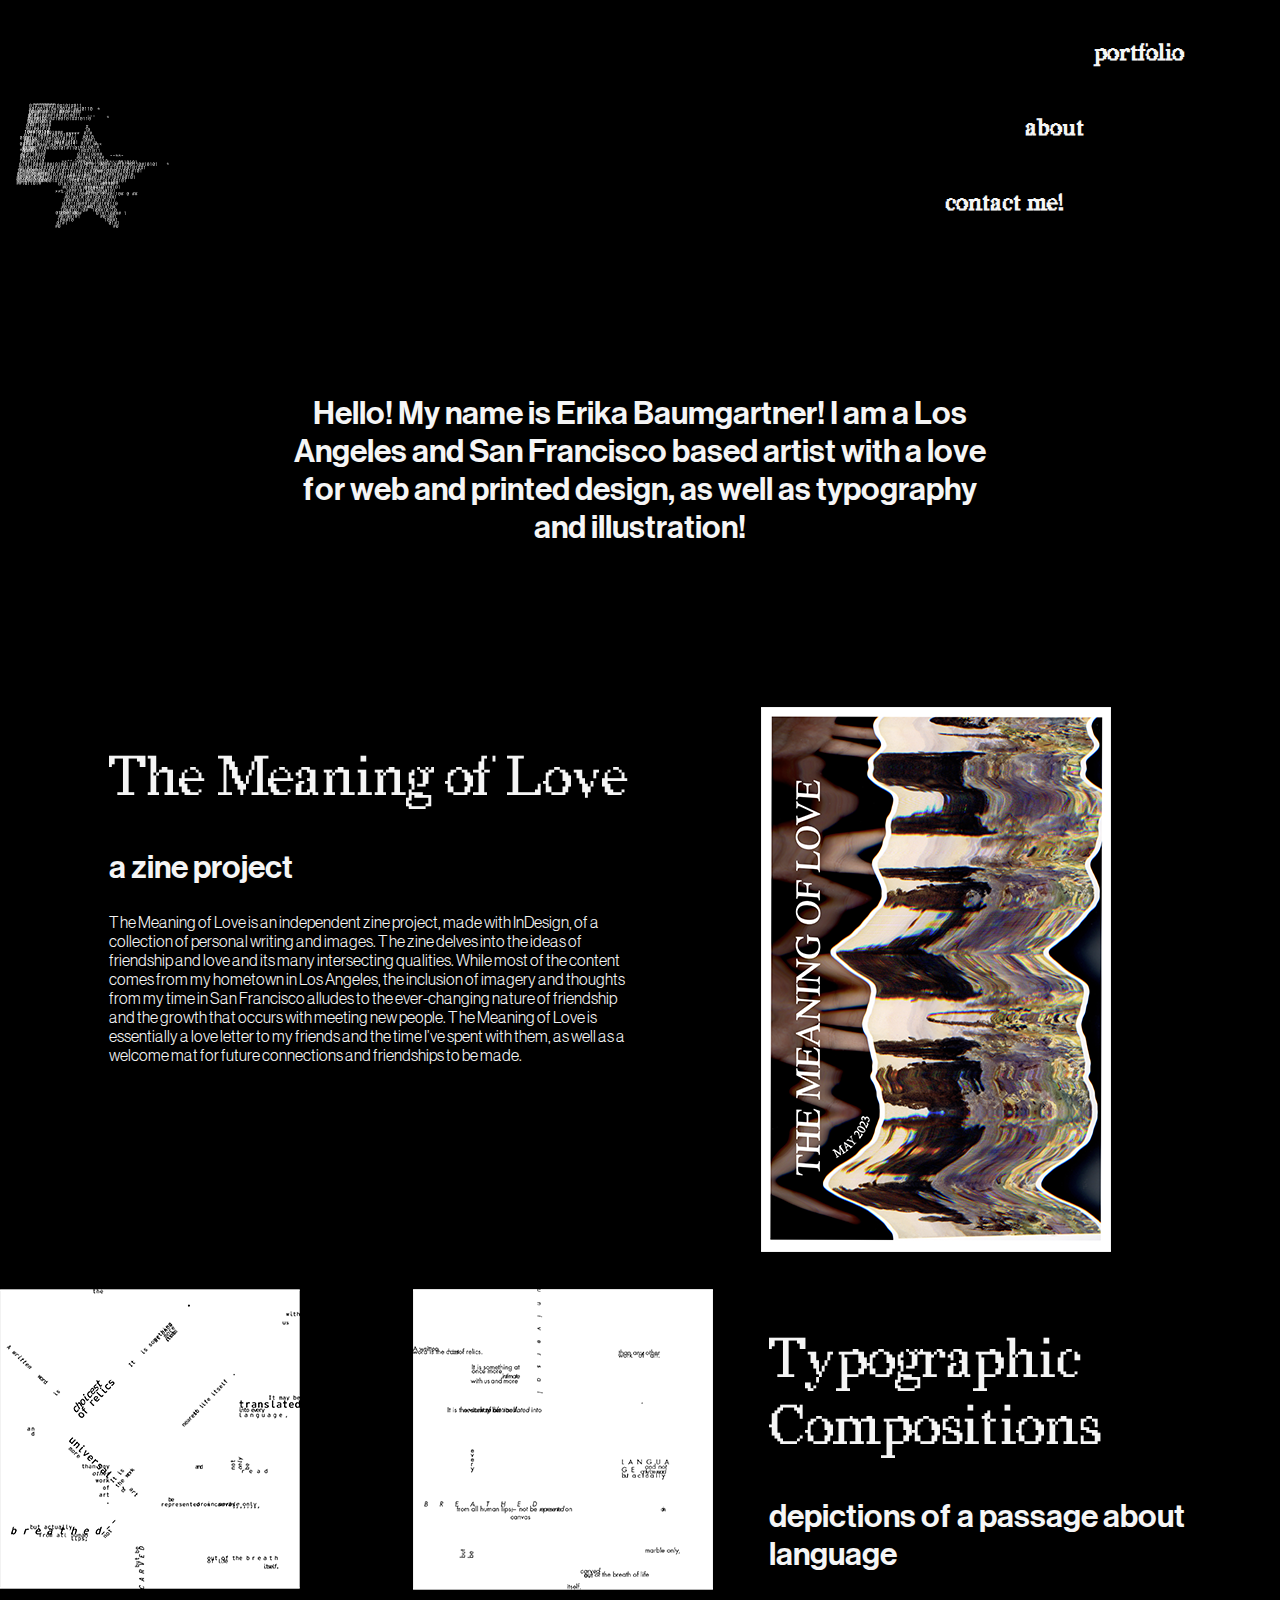
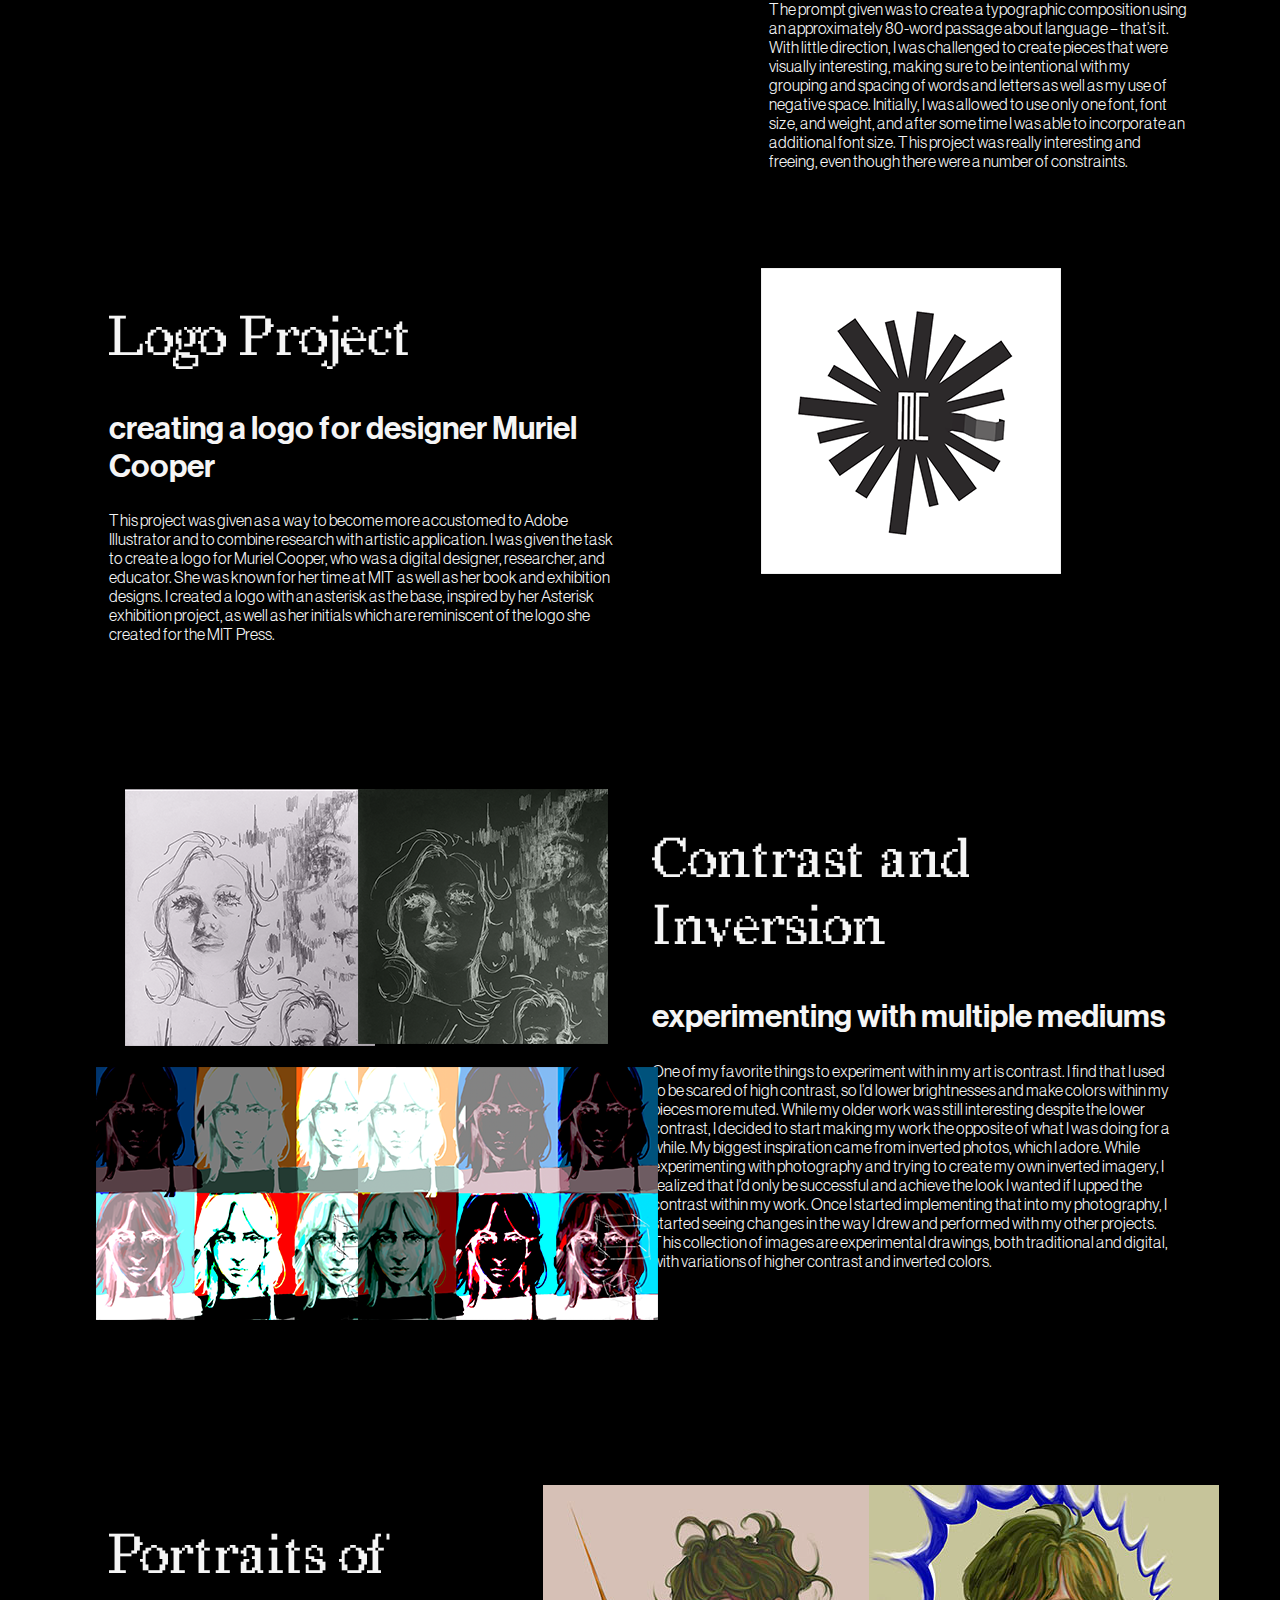
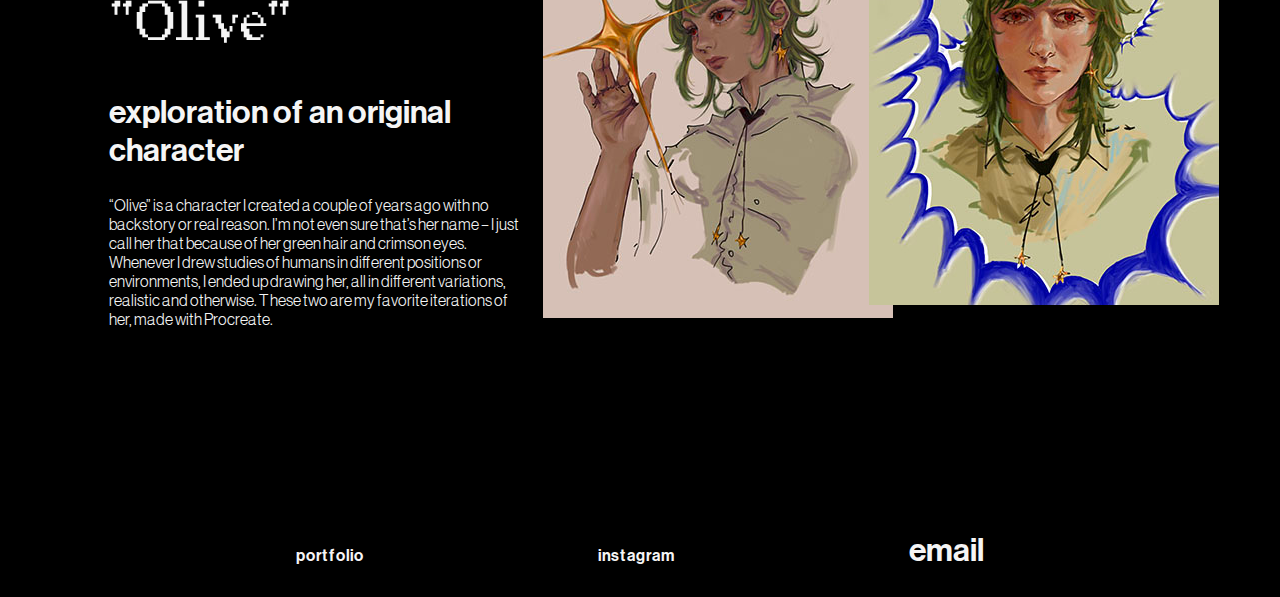
==== index.html @ 9a4421f1 "added code" ====
<!DOCTYPE html>
<!--[if lt IE 7]>      <html class="no-js lt-ie9 lt-ie8 lt-ie7"> <![endif]-->
<!--[if IE 7]>         <html class="no-js lt-ie9 lt-ie8"> <![endif]-->
<!--[if IE 8]>         <html class="no-js lt-ie9"> <![endif]-->
<!--[if gt IE 8]>      <html class="no-js"> <!--<![endif]-->
<html>
    <head>
        <meta charset="utf-8">
        <meta http-equiv="X-UA-Compatible" content="IE=edge">
        <title>Erika B design portfolio</title>
        <meta name="description" content="">
        <meta name="viewport" content="width=device-width, initial-scale=1">
        <link rel="stylesheet" href="css/style.css">
    </head>
    <body>
        <!--[if lt IE 7]>
            <p class="browsehappy">You are using an <strong>outdated</strong> browser. Please <a href="#">upgrade your browser</a> to improve your experience.</p>
        <![endif]-->
        <header>
             <img src="img/logotest__ copy 1.svg" alt = "erika b logo">
            <nav>
                <a href="index.html" id="portfolio"> 
                    <h3 > portfolio </h3> 
                </a>
                <a href ="about.html" id="about"> 
                    <h3 > about </h3> 
                </a>
                <a href = "contact.html" id="contact"> 
                    <h3> contact me! <h3> 
                </a>
            </nav>
        </header>
        <main>
            <section>
                <h2 id="byline"> 
                    Hello! My name is Erika Baumgartner!
                    I am a Los Angeles and San Francisco based artist with a love for web and printed design, as well as typography and illustration! 
                </h2>
            </section>
            <section>
                <div id="MOLdescription">
                    <h1>
                        The Meaning of Love
                    </h1>
                    <h2>
                        a zine project
                    </h2>
                    <p>
                        The Meaning of Love is an independent zine project, made with InDesign, of a collection of personal writing and images. The zine delves into the ideas of friendship and love and its many intersecting qualities. While most of the content comes from my hometown in Los Angeles, the inclusion of imagery and thoughts from my time in San Francisco alludes to the ever-changing nature of friendship and the growth that occurs with meeting new people. The Meaning of Love is essentially a love letter to my friends and the time I’ve spent with them, as well as a welcome mat for future connections and friendships to be made.
                    </p>
                </div>
                <div id="MOLimg">
                   <a href="zine.html"> <img id="MOLfrontcover1" src="img/zinecover_small.png" alt ="front cover of meaning of love"> </a>
                </div>
            </section>
            <section>
                <div id="typdescription">               
                      <h1>
                         Typographic Compositions
                      </h1>
                      <h2>
                           depictions of a passage about language
                      </h2>
                      <p>
                              The prompt given was to create a typographic composition using an approximately 80-word passage about language – that’s it. With little direction, I was challenged to create pieces that were visually interesting, making sure to be intentional with my grouping and spacing of words and letters as well as my use of negative space. Initially, I was allowed to use only one font, font size, and weight, and after some time I was able to incorporate an additional font size. This project was really interesting and freeing, even though there were a number of constraints.
                      </p>
                </div>
                <div id="typimgline">
                      <a href="typ.html"> <img src="img/typlinear_small.png"> </a>
                </div>
                <div id="typimgdiagonal"
                      <a href="typ.html"> <img src="img/typdiagonal_small.png"> </a>
                 </div> 
            </section>
            <section>
            <div id="logoprojectdescription">
                <h1>
                    Logo Project
                </h1>
                <h2>
                    creating a logo for designer Muriel Cooper
                </h2>
                <p>
                    This project was given as a way to become more accustomed to Adobe Illustrator and to combine research with artistic application. I was given the task to create a logo for Muriel Cooper, who was a digital designer, researcher, and educator. She was known for her time at MIT as well as her book and exhibition designs. I created a logo with an asterisk as the base, inspired by her Asterisk exhibition project, as well as her initials which are reminiscent of the logo she created for the MIT Press. 
                </p>
            </div>
            <div id="logoprojectimg">
                <a href="mclogo.html"> <img src="img/mclogo_small.png"> </a>
            </div>
            </section>
            <section id="grid2">
            <div id="contrastdescription">
                <h1>
                    Contrast and Inversion
                </h1>
                <h2>
                    experimenting with multiple mediums
                </h2>
                <p>
                    One of my favorite things to experiment with in my art is contrast. I find that I used to be scared of high contrast, so I’d lower brightnesses and make colors within my pieces more muted. While my older work was still interesting despite the lower contrast, I decided to start making my work the opposite of what I was doing for a while. My biggest inspiration came from inverted photos, which I adore. While experimenting with photography and trying to create my own inverted imagery, I realized that I’d only be successful and achieve the look I wanted if I upped the contrast within my work. Once I started implementing that into my photography, I started seeing changes in the way I drew and performed with my other projects. This collection of images are experimental drawings, both traditional and digital, with variations of higher contrast and inverted colors. 
                </p>
            </div>
            <div id="contrastimg1">
               <a href="contrast.html"> <img src="img/whitecontrastdrawing_small.png"> </a>
            </div>
            <div id="contrastimg2">
               <a href="contrast.html"> <img src="img/darkcontrastdrawing_small.png"> </a>
            </div>
            <div id="contrastimg3">
                <a href="contrast.html"> <img src="img/colorfulcontrast01_small.png"> </a>
            </div>
            <div id="contrastimg4">
                <a href="contrast.html"> <img src="img/colorfulcontrast02_small.png"> </a>
            </div>
            </section>
            <section>
            <div id="olivedescription">
                <h1>
                    Portraits of "Olive"
                </h1>
                <h2>
                    exploration of an original character
                </h2>
                <p>
                    “Olive” is a character I created a couple of years ago with no backstory or real reason. I’m not even sure that’s her name – I just call her that because of her green hair and crimson eyes. Whenever I drew studies of humans in different positions or environments, I ended up drawing her, all in different variations, realistic and otherwise. These two are my favorite iterations of her, made with Procreate. 
                </p>
            </div>
            <div id="oliveimg1">
               <a href="olive.html"> <img src="img/olivestar_small.jpg"> </a>
            </div>
            <div id="oliveimg2">
               <a href="olive.html"> <img src="img/oliveblue_small.jpg"> </a>
            </div>
            </section>

        </main>
        <footer>
            <!-- <a href= "instagram.com"> target ="_blank"-->
              <h2>
                   <a href= "index.html"> portfolio </a>
              </h2>
              <h2>
                   <a href= "https://www.instagram.com/elemayyoh_/" target= "_blank"> instagram </a>
             </h2>
              <h2>
                   email
             </h2>
        </footer> 
             <!-- <a href = >
            <h2>
                email
            </h2>

        </footer>
    </body>
</html>
---- css/style.css ----
/*  rem mode in figma!!!!
relative measurement -- 1REM is 16 px
so if a font is 16px here, and i wanted a font to be 2rem, itll be 32pt font */
@font-face {
    font-family: 'Neue Haas Light';
    src: url('font/NeueHaasDisplayLight.ttf');
}
@font-face {
    font-family: 'Neue Haas Medium';
    src: url('font/NeueHaasDisplayMediu.ttf');
}
@font-face {
    font-family: 'Redaction50';
    src: url('font/Redaction50-8Mg4n.otf');
}

html {
    font-size: 16px; 
}

body {
    max-width: 93.3125rem; 
    margin: auto; 
    background-color: black;
    color: whitesmoke;
    font-family: 'Neue Haas Light';
    /* max-width: whatever the REM is on dev mode in figma;
    background-color: use hex code from figma;
    font-family: idk figure out link;
    color: hex code for paragraph text;
    line-height: 1.5;
    margin: 5rem auto (auto is for center); */
}

header {
     color: whitesmoke;
     font-size: 15pt; 
    font-family: 'Redaction50';  
    display: flex; 
    justify-content: space-between;
    align-items: center;
    
    margin: 1rem;
   
}

h1 {
    color: whitesmoke;
    font-family: 'Redaction50';
    font-size: 3.5rem;
    font-weight: 400;
}

h2 {
    color: whitesmoke;
    font-family: 'Neue Haas Medium';
    font-size: 2rem;
    font-weight: 600;
}

/*
a{
   
    color: ;
    text-decoration: none;
    margin: 0 0 0 2rem; 
}

/* -----------------
a h1:hover {
     change color: ;
    or do whatever you want 
} 


a h1:visited {
    
}
----------------------
*/

nav {
     color: whitesmoke;
     font-style: 'Redaction50';
    display: flex;
    flex-direction: column;
    justify-content: space-between;

}

nav a {
    color: whitesmoke;
    margin: 0 0 0 2rem; 
}

nav a:hover {
    color: hotpink;
}

a {
  text-decoration: none;  
  color: whitesmoke;
}

section {
    display: grid; 
    grid-template-columns: repeat(12, 1fr);
    grid-column-gap: 1.5rem;
    grid-auto-flow: dense;
    margin-bottom: 2em;
}

main {

}

footer {
    width: 43rem;
    font-size: 1rem;
    margin: auto;
    display: flex;
    align-items: center;
    justify-content: space-between;
    
}

footer a {
    font-size: 1rem;
    font-style: 'Redaction50';
}

/* --------------index.html---------------- */


#grid2 {
    display: grid; 
    grid-column: repeat (12, 1fr); 
    grid-row: 50% 50%; 
    grid-auto-flow: dense;
    margin-bottom: 2em;
}

#portfolio {
    text-align: right;
    padding-right: 4em;
}

#about {
    text-align: center;
    padding-right: 5em;
}

#contact {
    text-align: left;
    padding-right: 10em;
}


#byline {
    max-width: 54rem;
    margin: 2em;
    text-align: center;
    margin-bottom: 4em;
    font-size: 2rem;
    display: grid; 
    grid-column: 3/11;
}

#MOLdescription {
    grid-column: 2/7;
}

#MOLimg {
    grid-column: 8/12; 
}

#typdescription {
    grid-column: 7/12;
    margin-bottom: 3em;
}

#typimgline {
    grid-column: 3/5;
}

#typimgdiagonal {
    
}

#logoprojectdescription {
    grid-column: 2/7;
    margin-bottom: 6em;
}

#logoprojectimg {
    grid-column: 8/12;
    margin-bottom: 6em;
}

#contrastdescription {
    grid-area: 1/7/3/12;
    margin-bottom: 10em;
}

#contrastimg1 {
    grid-column: 2/4;
    margin-left: 1em;
    margin-bottom: 1em;
  /*  margin: 1 0 0 1; */
}
 #contrastimg2 {
    grid-column: 4/6;
    margin-left: 2em;
    margin-bottom: 1em;
   /*  margin: 1 0 0 0; */
 }

 #contrastimg3 {
    grid-column:1/3;
    margin-right: 2em;
    margin-left: 6em;
    margin-bottom: 8em;

 }

 #contrastimg4 {
    grid-column: 4/6;
    margin-left: 2em;
    margin-bottom: 8em;
 }

 #olivedescription {
    grid-column: 2/6;
    margin-bottom: 8em;
 }

 #oliveimg1 {
    grid-column: 6/9;
    margin-bottom: 8em;
 }

 #oliveimg2 {
    grid-column: 9/12;
    margin-bottom: 8em;
 }

 /* -------------about.html----------------- */
 /* ask about overlapping content in for the section */

 #aboutmeimg {
    grid-column: 2/8;
 }

 #aboutdescription {
    grid-column: 6/12;
 }

 /* ---------------contact.html---------------- */


 /* -------------zine.html----------------*/
 /* ask about order of images and why they're doing THAT */

 #MOLdescriptionmain {
    grid-column: 2/8;
 }

 #zinecoverpg {
    grid-column: 8/12;
 }

 #zinepg1 {
    grid-column: 2/8;
 }

 #zinepg3 {
    grid-column:6/12;
 }

 #zinepg5 {
    grid-column: 2/8;
 }

 #zinepg7 {
    grid-column: 6/12;
 }

 #zinepg9 {
    grid-column: 2/8;
 }

 #zinepg11 {
    grid-column: 6/12;
 }

 #zinepg13 {
    grid-column: 2/8;
 }

 #zinebackpg {
    grid-column: 8/12;
 }

 /* -------------typ.html-----------------*/
 /* ASK FOR HELP AGAIN ROFL */

 #typdescriptionmain {
    grid-column: 2/7;
    margin-bottom: -10em;
    margin-top: -4em;
 }

 #typimage01 {
    grid-column: 6/12;
    margin-left: 50em;
 }

 #typimage02 {
    grid-column: 6/12;
    margin-left: 10em;
    margin-top: -20em;
 }

 /*-------------mclogo.html--------------*/
/* ask again... */

 #logoprojectdescriptionmain {
    grid-column: 3/9;
 }

 #mclogoimg01 {
    grid-column: 4/10;
 }

/* -------------contrast.html-----------*/

#contrastdescriptionmain {
    grid-column: 2/8;
}

#contrastdrawing01 {
    grid-column: 7/13;
}

#contrastdrawing02 {
    grid-column: 2/7;
}

#contrastdrawing03 {
    grid-column: 7/13;
}

#contrastdrawing04 {
    grid-column: 2/7;
}

/*----------------olive.html----------------*/
#olivedescriptionmain {
    grid-column:2/7;
}

#oliveimg01 {
    grid-column:8/12;
}

#oliveimg02 {
    grid-column:2/7;
}

/*--------------------------------------------*/
/*
HELP FOR FONT
HELP FOR IMAGE PLACEMENT
HELP FOR FOOTER 

*/

/*.selected {
    /* color??
}
*/


/* if you want rules to apply for multiple
h1
nav
footer {
    .....
    */
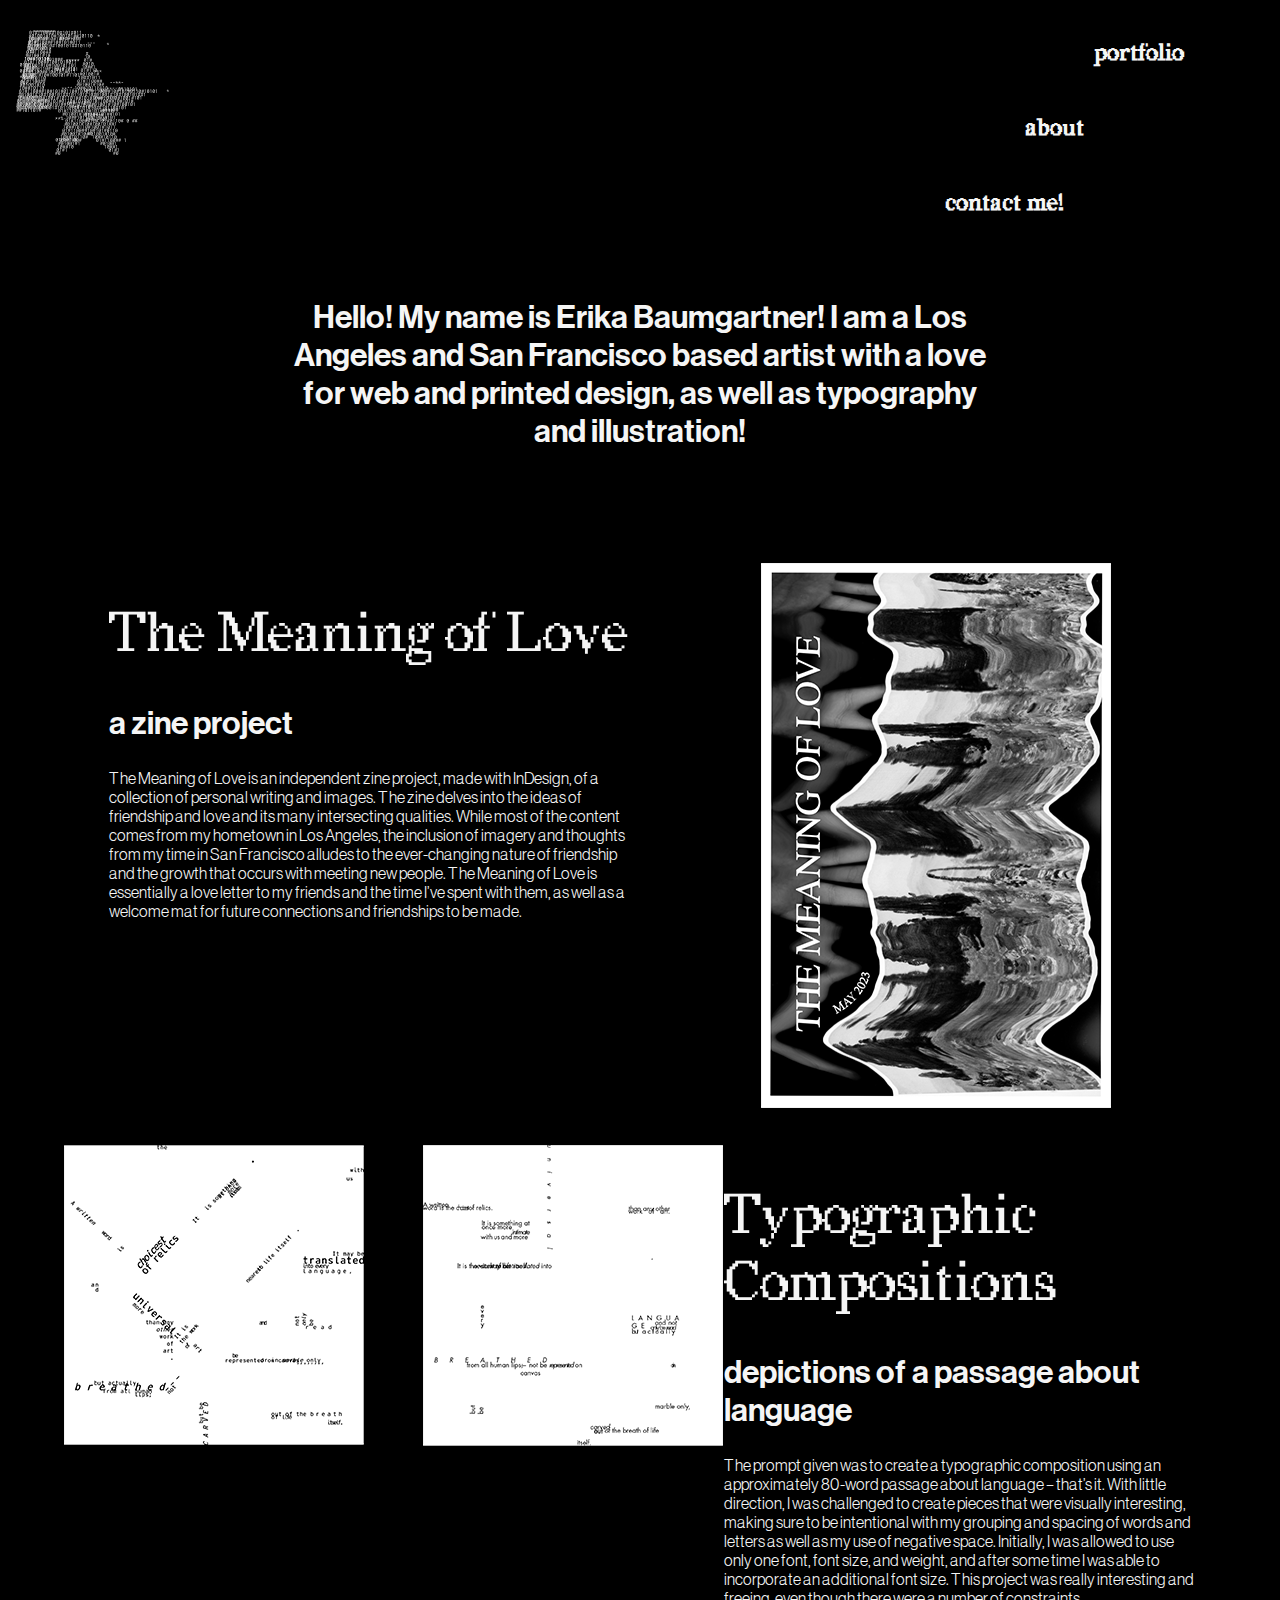
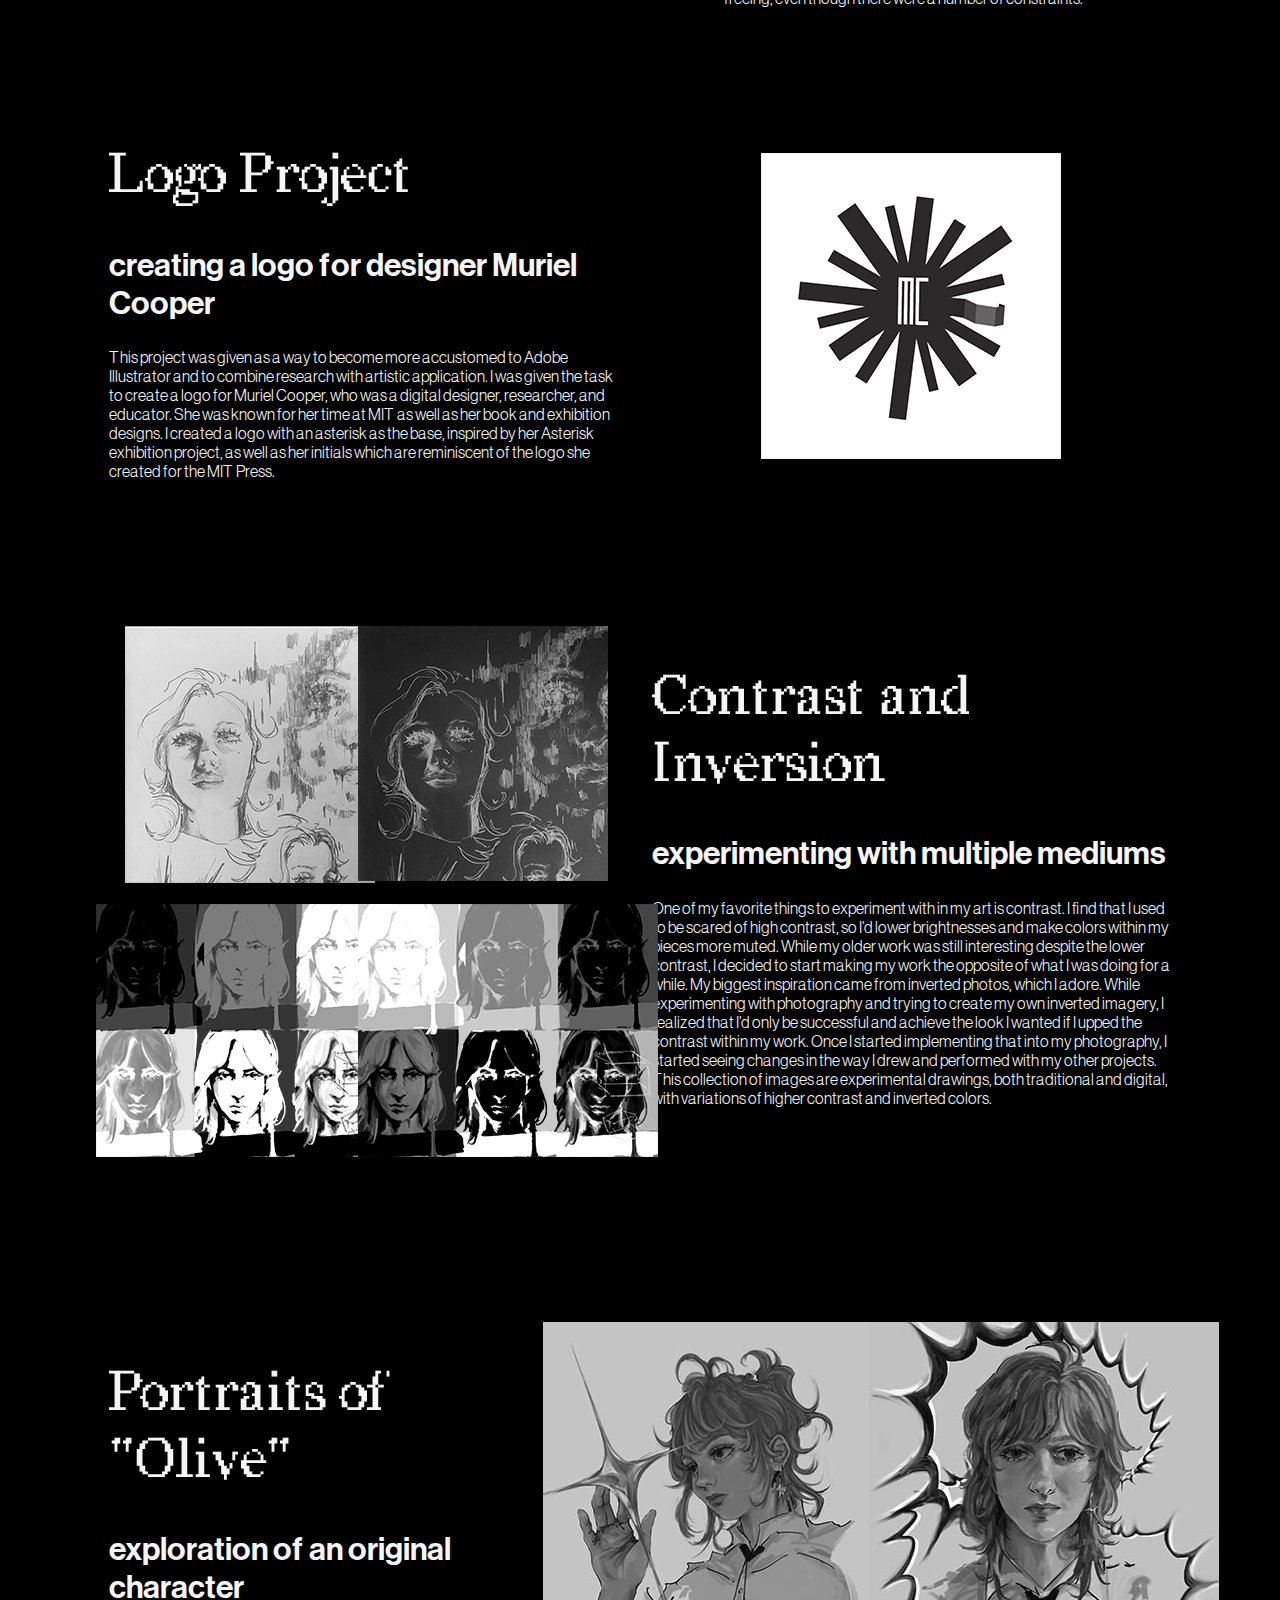
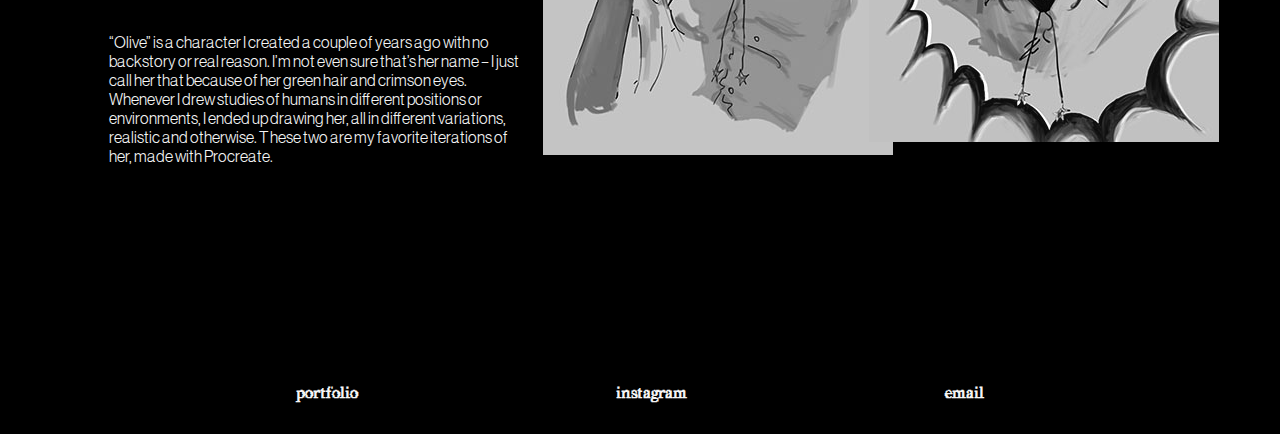
==== commit cf4dce44: "new things" ====
--- a/index.html
+++ b/index.html
@@ -17,7 +17,10 @@
             <p class="browsehappy">You are using an <strong>outdated</strong> browser. Please <a href="#">upgrade your browser</a> to improve your experience.</p>
         <![endif]-->
         <header>
-             <img src="img/logotest__ copy 1.svg" alt = "erika b logo">
+            <div id="logoimage">
+             <a href="logo.html">
+             <img src="img/logotest__ copy 1.svg" alt = "erika b logo"> </a>
+             </div>
             <nav>
                 <a href="index.html" id="portfolio"> 
                     <h3 > portfolio </h3> 
@@ -143,7 +146,7 @@
                    <a href= "https://www.instagram.com/elemayyoh_/" target= "_blank"> instagram </a>
              </h2>
               <h2>
-                   email
+                   <a href="contact.html"> email </a>
              </h2>
         </footer> 
              <!-- <a href = >
@@ -151,6 +154,6 @@
                 email
             </h2>
 
-        </footer>
+        </footer> -->
     </body>
 </html>
--- a/css/style.css
+++ b/css/style.css
@@ -94,7 +94,7 @@
 }
 
 nav a:hover {
-    color: hotpink;
+    color: #6f2da8;
 }
 
 a {
@@ -117,6 +117,7 @@
 footer {
     width: 43rem;
     font-size: 1rem;
+    font-style:'Redaction50';
     margin: auto;
     display: flex;
     align-items: center;
@@ -126,7 +127,22 @@
 
 footer a {
     font-size: 1rem;
-    font-style: 'Redaction50';
+    font-family:'Redaction50';
+}
+
+footer a:hover {
+    color:#6f2da8;
+}
+
+h1:hover {
+    color: #6f2da8;
+
+}
+
+/*-------------logo.html------------*/
+
+#logohtmllink a:hover {
+    color:#6f2da8;
 }
 
 /* --------------index.html---------------- */
@@ -140,6 +156,10 @@
     margin-bottom: 2em;
 }
 
+#logoimage {
+    margin-top: -7em;
+}
+
 #portfolio {
     text-align: right;
     padding-right: 4em;
@@ -160,7 +180,8 @@
     max-width: 54rem;
     margin: 2em;
     text-align: center;
-    margin-bottom: 4em;
+    margin-top: -1em;
+    margin-bottom: 2.5em;
     font-size: 2rem;
     display: grid; 
     grid-column: 3/11;
@@ -172,19 +193,32 @@
 
 #MOLimg {
     grid-column: 8/12; 
+    -webkit-filter:grayscale(100%);
+    filter:grayscale(100%);
+    -webkit-transition: .3s ease-in-out;
+	transition: .3s ease-in-out;
+}
+
+#MOLimg:hover {
+    -webkit-filter: grayscale(0);
+	filter: grayscale(0);
 }
 
 #typdescription {
     grid-column: 7/12;
     margin-bottom: 3em;
+    margin-left: -5em;
 }
 
 #typimgline {
     grid-column: 3/5;
+    margin-right: 7em;
+    margin-left: -3em;
 }
 
 #typimgdiagonal {
-    
+    margin-left: 4em;
+
 }
 
 #logoprojectdescription {
@@ -195,6 +229,7 @@
 #logoprojectimg {
     grid-column: 8/12;
     margin-bottom: 6em;
+    margin-top: 3em;
 }
 
 #contrastdescription {
@@ -206,13 +241,31 @@
     grid-column: 2/4;
     margin-left: 1em;
     margin-bottom: 1em;
+    -webkit-filter:grayscale(100%);
+    filter:grayscale(100%);
+    -webkit-transition: .3s ease-in-out;
+	transition: .3s ease-in-out;
   /*  margin: 1 0 0 1; */
 }
+#contrastimg1:hover {
+    -webkit-filter: grayscale(0);
+	filter: grayscale(0);
+}
+
  #contrastimg2 {
     grid-column: 4/6;
     margin-left: 2em;
     margin-bottom: 1em;
+    -webkit-filter:grayscale(100%);
+    filter:grayscale(100%);
+    -webkit-transition: .3s ease-in-out;
+	transition: .3s ease-in-out;
    /*  margin: 1 0 0 0; */
+ }
+
+ #contrastimg2:hover {
+    -webkit-filter: grayscale(0);
+	filter: grayscale(0);
  }
 
  #contrastimg3 {
@@ -220,13 +273,30 @@
     margin-right: 2em;
     margin-left: 6em;
     margin-bottom: 8em;
-
+    -webkit-filter:grayscale(100%);
+    filter:grayscale(100%);
+    -webkit-transition: .3s ease-in-out;
+	transition: .3s ease-in-out;
+ }
+
+ #contrastimg3:hover {
+    -webkit-filter: grayscale(0);
+	filter: grayscale(0);
  }
 
  #contrastimg4 {
     grid-column: 4/6;
     margin-left: 2em;
     margin-bottom: 8em;
+    -webkit-filter:grayscale(100%);
+    filter:grayscale(100%);
+    -webkit-transition: .3s ease-in-out;
+	transition: .3s ease-in-out;
+ }
+
+ #contrastimg4:hover {
+    -webkit-filter: grayscale(0);
+	filter: grayscale(0);
  }
 
  #olivedescription {
@@ -237,26 +307,48 @@
  #oliveimg1 {
     grid-column: 6/9;
     margin-bottom: 8em;
+    -webkit-filter:grayscale(100%);
+    filter:grayscale(100%);
+    -webkit-transition: .3s ease-in-out;
+	transition: .3s ease-in-out;
+ }
+
+ #oliveimg1:hover {
+    -webkit-filter: grayscale(0);
+	filter: grayscale(0);
  }
 
  #oliveimg2 {
     grid-column: 9/12;
     margin-bottom: 8em;
+    -webkit-filter:grayscale(100%);
+    filter:grayscale(100%);
+    -webkit-transition: .3s ease-in-out;
+	transition: .3s ease-in-out;
+ }
+
+ #oliveimg2:hover {
+    -webkit-filter: grayscale(0);
+	filter: grayscale(0);
  }
 
  /* -------------about.html----------------- */
  /* ask about overlapping content in for the section */
 
  #aboutmeimg {
-    grid-column: 2/8;
+    grid-column: 2/6;
  }
 
  #aboutdescription {
-    grid-column: 6/12;
- }
-
- /* ---------------contact.html---------------- */
-
+    grid-column: 7/12;
+ }
+
+
+ /* ---------------logo.html---------------- */
+
+#biglogoimage {
+    align-items: center;
+}
 
  /* -------------zine.html----------------*/
  /* ask about order of images and why they're doing THAT */
@@ -367,7 +459,34 @@
     grid-column:2/7;
 }
 
-/*--------------------------------------------*/
+/*-------------contact--------------*/
+#email {
+    align-items: center;
+    margin-bottom: 3em;
+}
+
+input, textarea {
+    width: 85%;
+    background-color: black;
+    border: 2px dotted whitesmoke;
+    color: whitesmoke;
+    font-size: 20px;
+    padding: 8px 16px 8px 16px;
+}
+
+label {
+    display: block;
+    margin: 16px 0px 16px 20px;
+}
+
+#emillabel {
+    margin-left: 45px;
+    width: 98.5%;
+}
+
+textarea {
+    height: 200px;
+}
 /*
 HELP FOR FONT
 HELP FOR IMAGE PLACEMENT
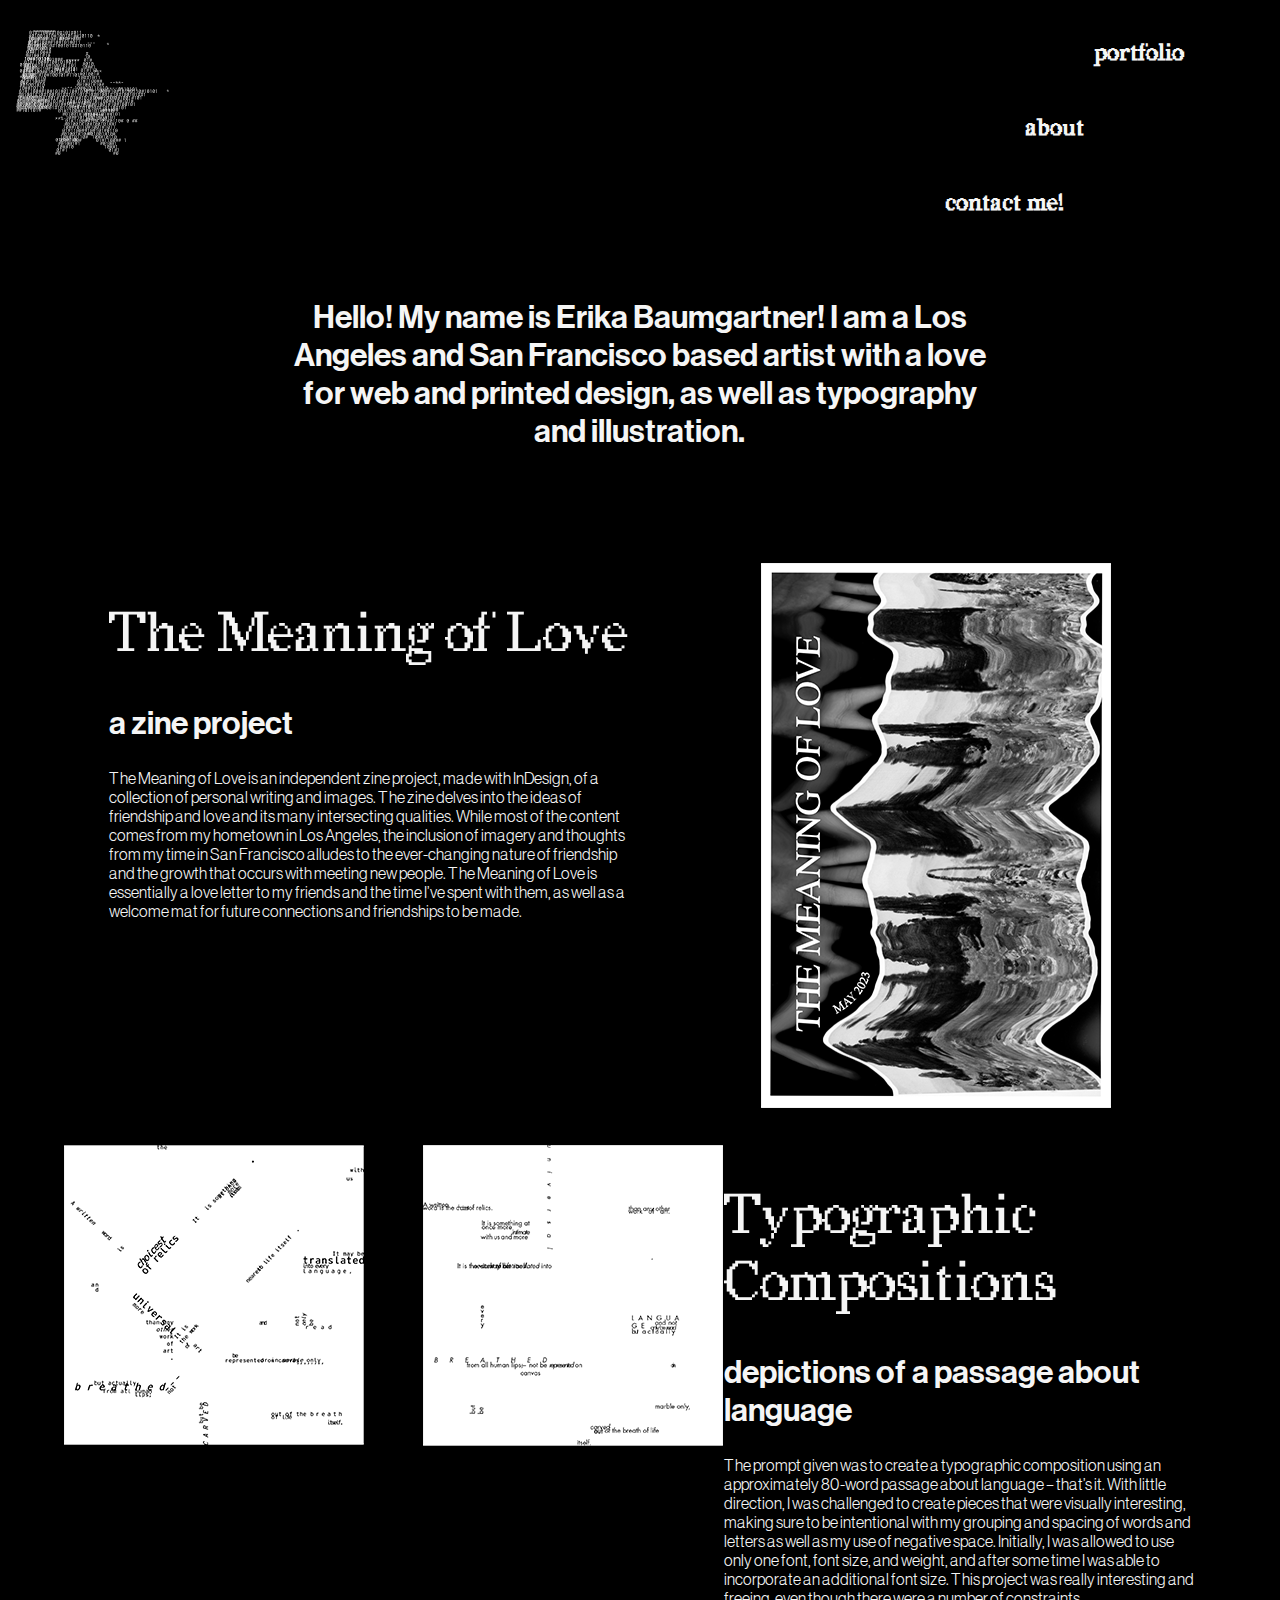
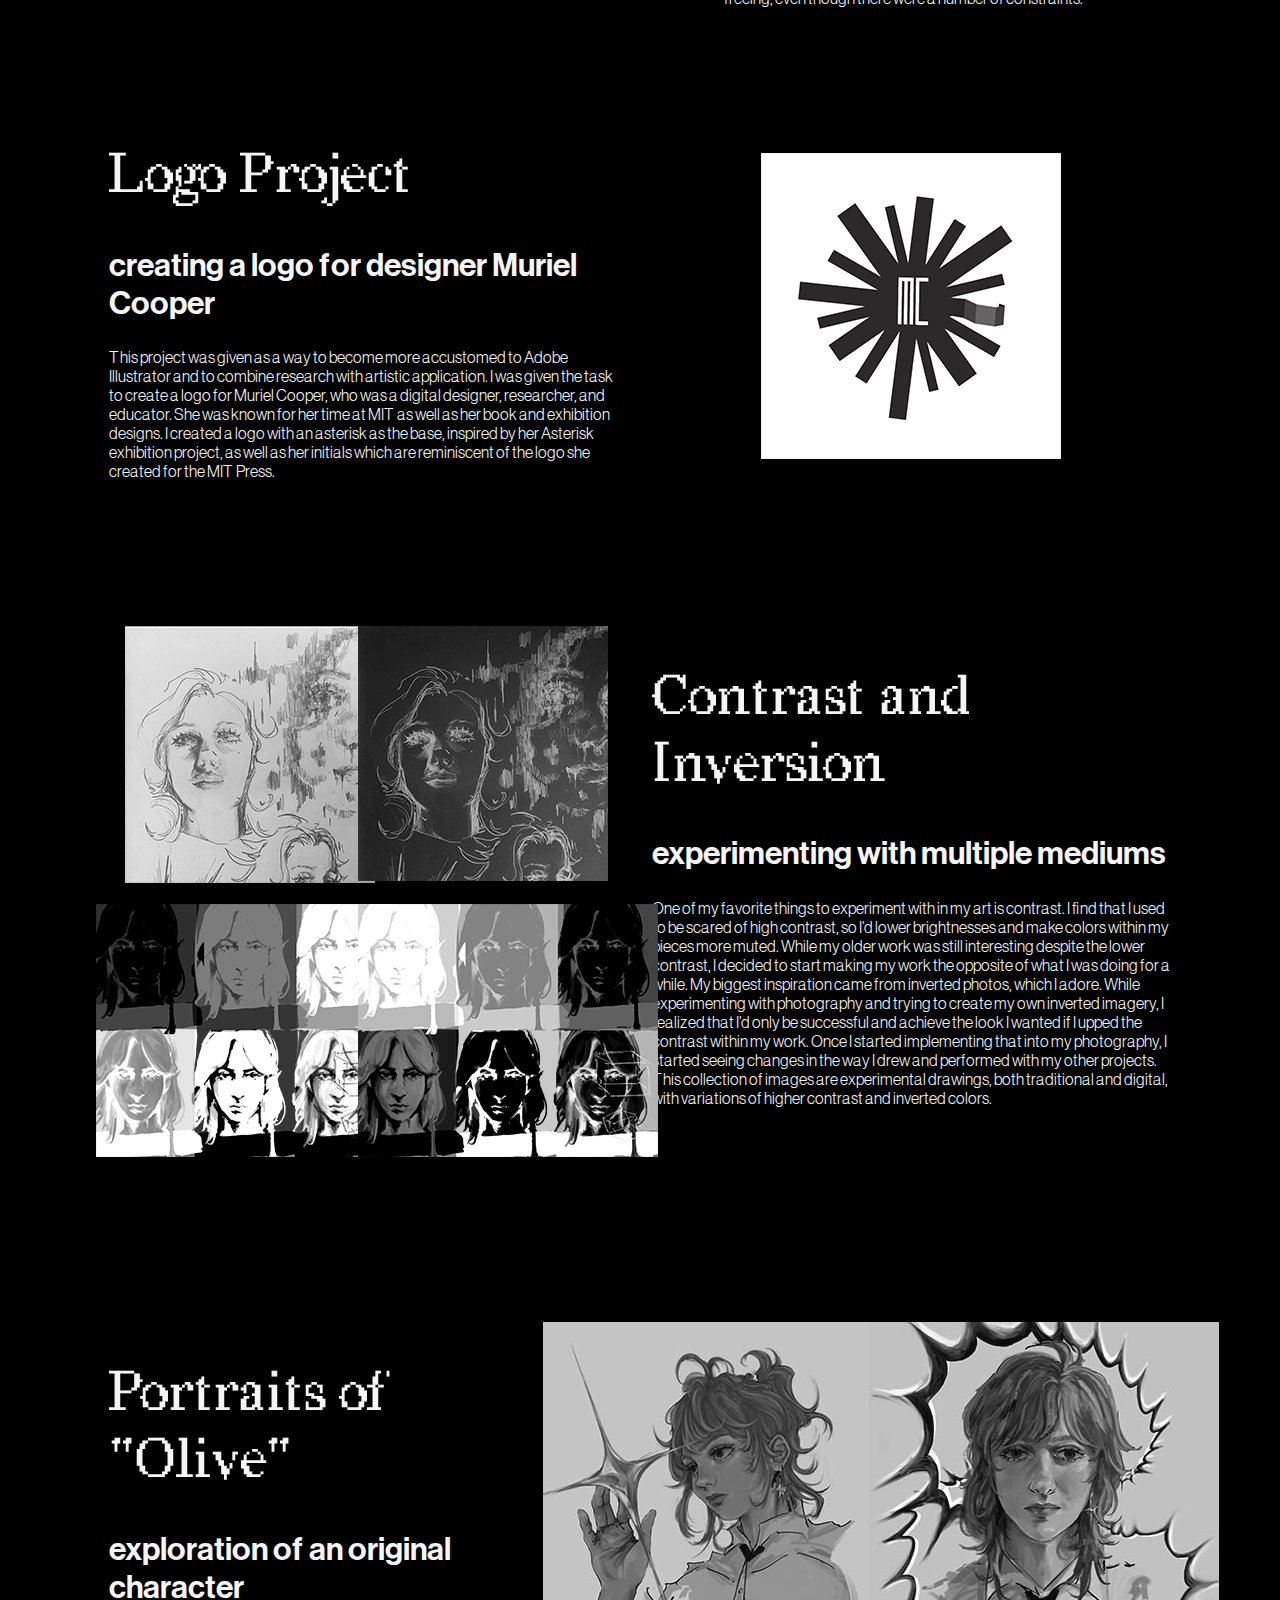
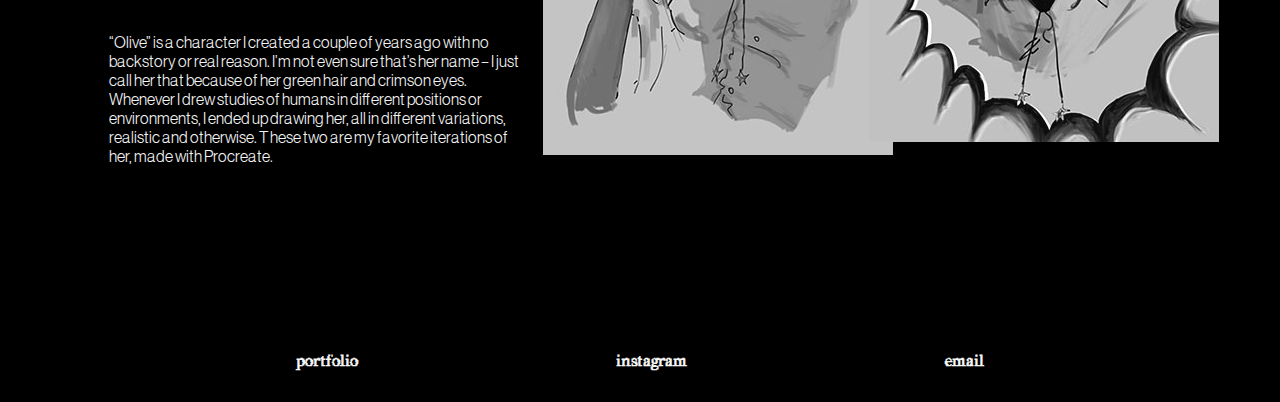
==== commit 7ecb3cb8: "buhhh" ====
--- a/index.html
+++ b/index.html
@@ -37,13 +37,13 @@
             <section>
                 <h2 id="byline"> 
                     Hello! My name is Erika Baumgartner!
-                    I am a Los Angeles and San Francisco based artist with a love for web and printed design, as well as typography and illustration! 
+                    I am a Los Angeles and San Francisco based artist with a love for web and printed design, as well as typography and illustration.
                 </h2>
             </section>
             <section>
                 <div id="MOLdescription">
                     <h1>
-                        The Meaning of Love
+                       <a href="zine.html"> The Meaning of Love </a>
                     </h1>
                     <h2>
                         a zine project
@@ -59,7 +59,7 @@
             <section>
                 <div id="typdescription">               
                       <h1>
-                         Typographic Compositions
+                         <a href="typ.html"> Typographic Compositions </a>
                       </h1>
                       <h2>
                            depictions of a passage about language
@@ -78,7 +78,7 @@
             <section>
             <div id="logoprojectdescription">
                 <h1>
-                    Logo Project
+                   <a href="mclogo.html"> Logo Project </a>
                 </h1>
                 <h2>
                     creating a logo for designer Muriel Cooper
@@ -94,7 +94,7 @@
             <section id="grid2">
             <div id="contrastdescription">
                 <h1>
-                    Contrast and Inversion
+                    <a href="contrast.html"> Contrast and Inversion </a>
                 </h1>
                 <h2>
                     experimenting with multiple mediums
@@ -119,8 +119,8 @@
             <section>
             <div id="olivedescription">
                 <h1>
-                    Portraits of "Olive"
-                </h1>
+                   <a href="olive.html"> Portraits of "Olive" </a>
+                </h1> 
                 <h2>
                     exploration of an original character
                 </h2>
--- a/css/style.css
+++ b/css/style.css
@@ -134,7 +134,7 @@
     color:#6f2da8;
 }
 
-h1:hover {
+h1 a:hover {
     color: #6f2da8;
 
 }
@@ -189,6 +189,7 @@
 
 #MOLdescription {
     grid-column: 2/7;
+
 }
 
 #MOLimg {
@@ -301,12 +302,12 @@
 
  #olivedescription {
     grid-column: 2/6;
-    margin-bottom: 8em;
+    margin-bottom: 6em;
  }
 
  #oliveimg1 {
     grid-column: 6/9;
-    margin-bottom: 8em;
+    margin-bottom: 6em;
     -webkit-filter:grayscale(100%);
     filter:grayscale(100%);
     -webkit-transition: .3s ease-in-out;
@@ -320,7 +321,7 @@
 
  #oliveimg2 {
     grid-column: 9/12;
-    margin-bottom: 8em;
+    margin-bottom: 6em;
     -webkit-filter:grayscale(100%);
     filter:grayscale(100%);
     -webkit-transition: .3s ease-in-out;
@@ -336,10 +337,12 @@
  /* ask about overlapping content in for the section */
 
  #aboutmeimg {
-    grid-column: 2/6;
+    grid-column: 2/7;
+    z-index:1;
  }
 
  #aboutdescription {
+    z-index:2;
     grid-column: 7/12;
  }
 
@@ -347,14 +350,53 @@
  /* ---------------logo.html---------------- */
 
 #biglogoimage {
+    grid-area: 2/12/3/5;
+    margin-top: 10em;
+    margin-left: 5em;
+}
+
+#logofooter{
+    width: 70rem;
+    font-size: 5rem;
+    font-style:'Redaction50';
+    margin: auto;
+    display: flex;
     align-items: center;
+    justify-content: space-between;
+    margin-right: 3em;
+    
+}
+
+
+portfoliolink1 a{
+    font-size: 5rem;
+    font-family:'Redaction50';
+}
+
+portfoliolink1 a:hover {
+   color: #6f2da8;
+}
+
+#grid3 {
+    display: grid; 
+    grid-template-columns: 8ch auto;
+    grid-row: 1 / span 5;
+    grid-auto-flow: dense;
+    margin-bottom: 2em;
 }
 
  /* -------------zine.html----------------*/
  /* ask about order of images and why they're doing THAT */
 
+ 
+
+  #molheader {
+    text-decoration: none;
+    color: whitesmoke;
+  }
+
  #MOLdescriptionmain {
-    grid-column: 2/8;
+    grid-column: 10/25;
  }
 
  #zinecoverpg {
@@ -362,7 +404,7 @@
  }
 
  #zinepg1 {
-    grid-column: 2/8;
+    grid-column: 3/8;
  }
 
  #zinepg3 {
@@ -370,7 +412,7 @@
  }
 
  #zinepg5 {
-    grid-column: 2/8;
+    grid-column: 3/8;
  }
 
  #zinepg7 {
@@ -378,7 +420,7 @@
  }
 
  #zinepg9 {
-    grid-column: 2/8;
+    grid-column: 3/8;
  }
 
  #zinepg11 {
@@ -386,11 +428,11 @@
  }
 
  #zinepg13 {
-    grid-column: 2/8;
+    grid-column: 3/8;
  }
 
  #zinebackpg {
-    grid-column: 8/12;
+    grid-column: 7/10;
  }
 
  /* -------------typ.html-----------------*/
@@ -416,34 +458,46 @@
  /*-------------mclogo.html--------------*/
 /* ask again... */
 
+
+
  #logoprojectdescriptionmain {
-    grid-column: 3/9;
+    grid-column: 7/30;
  }
 
  #mclogoimg01 {
-    grid-column: 4/10;
- }
+    grid-column: 10/30;
+    margin-left: -8em;
+ }
+
 
 /* -------------contrast.html-----------*/
 
 #contrastdescriptionmain {
-    grid-column: 2/8;
+    grid-column: 2/7;
 }
 
 #contrastdrawing01 {
-    grid-column: 7/13;
+    grid-column: 8/13;
+    margin-top: 5em;
+    margin-bottom:2em;
+    margin-left: -2em;
 }
 
 #contrastdrawing02 {
     grid-column: 2/7;
+    margin-top: -5em;
+    margin-left: 5em;
 }
 
 #contrastdrawing03 {
-    grid-column: 7/13;
+    grid-column: 8/13;
+    margin-left: -2em;
 }
 
 #contrastdrawing04 {
     grid-column: 2/7;
+    margin-top: -5em;
+    margin-left: 5em;
 }
 
 /*----------------olive.html----------------*/
@@ -457,6 +511,7 @@
 
 #oliveimg02 {
     grid-column:2/7;
+    margin-top: -13em;
 }
 
 /*-------------contact--------------*/
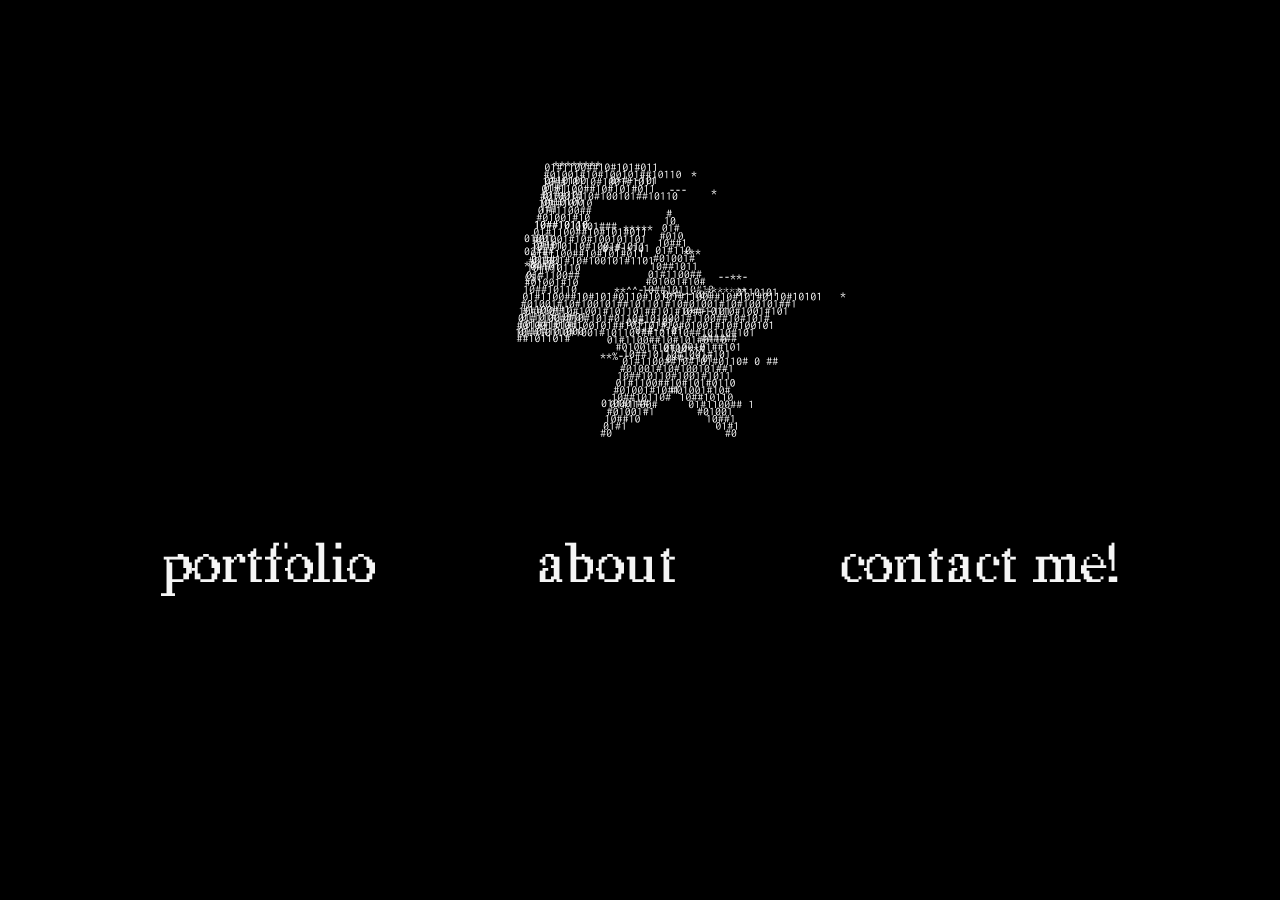
==== commit 2ca027dc: "FIXED LINKS" ====
--- a/index.html
+++ b/index.html
@@ -7,7 +7,7 @@
     <head>
         <meta charset="utf-8">
         <meta http-equiv="X-UA-Compatible" content="IE=edge">
-        <title>Erika B design portfolio</title>
+        <title>Erika B portfolio</title>
         <meta name="description" content="">
         <meta name="viewport" content="width=device-width, initial-scale=1">
         <link rel="stylesheet" href="css/style.css">
@@ -16,144 +16,26 @@
         <!--[if lt IE 7]>
             <p class="browsehappy">You are using an <strong>outdated</strong> browser. Please <a href="#">upgrade your browser</a> to improve your experience.</p>
         <![endif]-->
-        <header>
-            <div id="logoimage">
-             <a href="logo.html">
-             <img src="img/logotest__ copy 1.svg" alt = "erika b logo"> </a>
-             </div>
-            <nav>
-                <a href="index.html" id="portfolio"> 
-                    <h3 > portfolio </h3> 
-                </a>
-                <a href ="about.html" id="about"> 
-                    <h3 > about </h3> 
-                </a>
-                <a href = "contact.html" id="contact"> 
-                    <h3> contact me! <h3> 
-                </a>
-            </nav>
-        </header>
-        <main>
-            <section>
-                <h2 id="byline"> 
-                    Hello! My name is Erika Baumgartner!
-                    I am a Los Angeles and San Francisco based artist with a love for web and printed design, as well as typography and illustration.
-                </h2>
-            </section>
-            <section>
-                <div id="MOLdescription">
-                    <h1>
-                       <a href="zine.html"> The Meaning of Love </a>
-                    </h1>
-                    <h2>
-                        a zine project
-                    </h2>
-                    <p>
-                        The Meaning of Love is an independent zine project, made with InDesign, of a collection of personal writing and images. The zine delves into the ideas of friendship and love and its many intersecting qualities. While most of the content comes from my hometown in Los Angeles, the inclusion of imagery and thoughts from my time in San Francisco alludes to the ever-changing nature of friendship and the growth that occurs with meeting new people. The Meaning of Love is essentially a love letter to my friends and the time I’ve spent with them, as well as a welcome mat for future connections and friendships to be made.
-                    </p>
-                </div>
-                <div id="MOLimg">
-                   <a href="zine.html"> <img id="MOLfrontcover1" src="img/zinecover_small.png" alt ="front cover of meaning of love"> </a>
-                </div>
-            </section>
-            <section>
-                <div id="typdescription">               
-                      <h1>
-                         <a href="typ.html"> Typographic Compositions </a>
-                      </h1>
-                      <h2>
-                           depictions of a passage about language
-                      </h2>
-                      <p>
-                              The prompt given was to create a typographic composition using an approximately 80-word passage about language – that’s it. With little direction, I was challenged to create pieces that were visually interesting, making sure to be intentional with my grouping and spacing of words and letters as well as my use of negative space. Initially, I was allowed to use only one font, font size, and weight, and after some time I was able to incorporate an additional font size. This project was really interesting and freeing, even though there were a number of constraints.
-                      </p>
-                </div>
-                <div id="typimgline">
-                      <a href="typ.html"> <img src="img/typlinear_small.png"> </a>
-                </div>
-                <div id="typimgdiagonal"
-                      <a href="typ.html"> <img src="img/typdiagonal_small.png"> </a>
-                 </div> 
-            </section>
-            <section>
-            <div id="logoprojectdescription">
-                <h1>
-                   <a href="mclogo.html"> Logo Project </a>
-                </h1>
-                <h2>
-                    creating a logo for designer Muriel Cooper
-                </h2>
-                <p>
-                    This project was given as a way to become more accustomed to Adobe Illustrator and to combine research with artistic application. I was given the task to create a logo for Muriel Cooper, who was a digital designer, researcher, and educator. She was known for her time at MIT as well as her book and exhibition designs. I created a logo with an asterisk as the base, inspired by her Asterisk exhibition project, as well as her initials which are reminiscent of the logo she created for the MIT Press. 
-                </p>
-            </div>
-            <div id="logoprojectimg">
-                <a href="mclogo.html"> <img src="img/mclogo_small.png"> </a>
-            </div>
-            </section>
-            <section id="grid2">
-            <div id="contrastdescription">
-                <h1>
-                    <a href="contrast.html"> Contrast and Inversion </a>
-                </h1>
-                <h2>
-                    experimenting with multiple mediums
-                </h2>
-                <p>
-                    One of my favorite things to experiment with in my art is contrast. I find that I used to be scared of high contrast, so I’d lower brightnesses and make colors within my pieces more muted. While my older work was still interesting despite the lower contrast, I decided to start making my work the opposite of what I was doing for a while. My biggest inspiration came from inverted photos, which I adore. While experimenting with photography and trying to create my own inverted imagery, I realized that I’d only be successful and achieve the look I wanted if I upped the contrast within my work. Once I started implementing that into my photography, I started seeing changes in the way I drew and performed with my other projects. This collection of images are experimental drawings, both traditional and digital, with variations of higher contrast and inverted colors. 
-                </p>
-            </div>
-            <div id="contrastimg1">
-               <a href="contrast.html"> <img src="img/whitecontrastdrawing_small.png"> </a>
-            </div>
-            <div id="contrastimg2">
-               <a href="contrast.html"> <img src="img/darkcontrastdrawing_small.png"> </a>
-            </div>
-            <div id="contrastimg3">
-                <a href="contrast.html"> <img src="img/colorfulcontrast01_small.png"> </a>
-            </div>
-            <div id="contrastimg4">
-                <a href="contrast.html"> <img src="img/colorfulcontrast02_small.png"> </a>
-            </div>
-            </section>
-            <section>
-            <div id="olivedescription">
-                <h1>
-                   <a href="olive.html"> Portraits of "Olive" </a>
-                </h1> 
-                <h2>
-                    exploration of an original character
-                </h2>
-                <p>
-                    “Olive” is a character I created a couple of years ago with no backstory or real reason. I’m not even sure that’s her name – I just call her that because of her green hair and crimson eyes. Whenever I drew studies of humans in different positions or environments, I ended up drawing her, all in different variations, realistic and otherwise. These two are my favorite iterations of her, made with Procreate. 
-                </p>
-            </div>
-            <div id="oliveimg1">
-               <a href="olive.html"> <img src="img/olivestar_small.jpg"> </a>
-            </div>
-            <div id="oliveimg2">
-               <a href="olive.html"> <img src="img/oliveblue_small.jpg"> </a>
-            </div>
-            </section>
-
-        </main>
-        <footer>
+        <section>
+        <div id="biglogoimage">
+        <a href="index.html"</a> <img src="img/logo__ copy.svg">
+        </div>
+    </section>
+   <!--- <section id="grid3"> -->
+    <div id="logofooter">
             <!-- <a href= "instagram.com"> target ="_blank"-->
-              <h2>
-                   <a href= "index.html"> portfolio </a>
-              </h2>
-              <h2>
-                   <a href= "https://www.instagram.com/elemayyoh_/" target= "_blank"> instagram </a>
-             </h2>
-              <h2>
-                   <a href="contact.html"> email </a>
-             </h2>
-        </footer> 
-             <!-- <a href = >
-            <h2>
-                email
-            </h2>
-
-        </footer> -->
+                <div id="portfoliolink1">
+              <h1>
+                   <a href= "portfolio.html"> portfolio </a>
+              </h1>
+              </div>
+              <h1>
+                   <a href= "about.html"> about </a>
+             </h1>
+              <h1>
+                   <a href="contact.html"> contact me! </a>
+             </h1>
+        </div>
+    <!-- </section> -->
     </body>
-</html>
+</html>